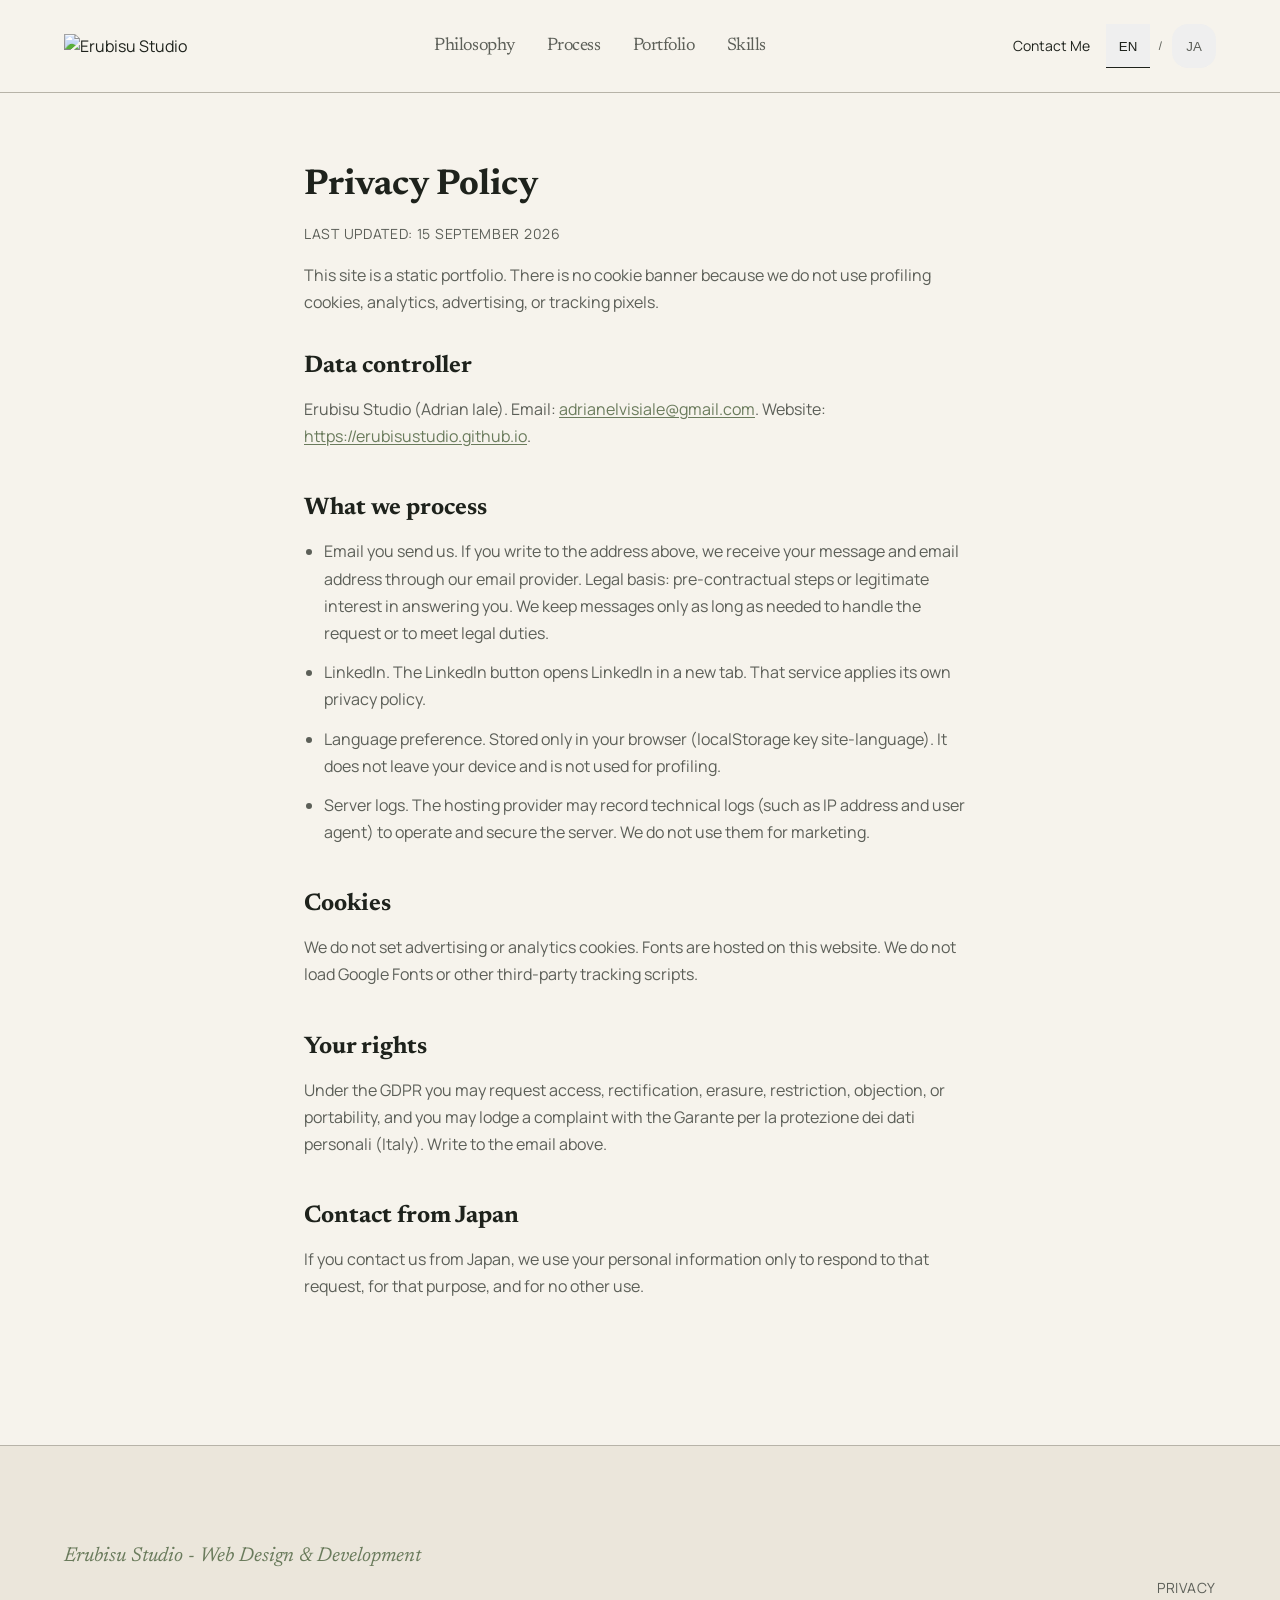
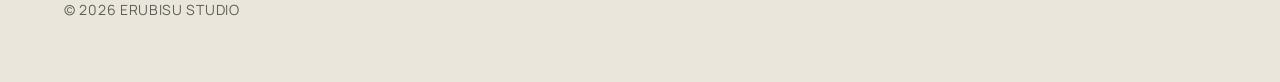
==== privacy.html @ 8abc1cb0 "Add files via upload" ====
<!DOCTYPE html>
<html lang="en">
<head>
<meta charset="utf-8"/>
<meta content="width=device-width, initial-scale=1.0" name="viewport"/>
<title>Privacy Policy | Erubisu Studio</title>
<meta content="Privacy policy for Erubisu Studio. No profiling cookies, analytics, or tracking pixels." name="description"/>
<meta content="index, follow" name="robots"/>
<link href="https://erubisustudio.github.io/privacy.html" rel="canonical"/>
<link href="images/favicon.ico" rel="icon" sizes="48x48"/>
<link href="images/favicon.png" rel="icon" type="image/png" sizes="32x32"/>
<link href="images/apple-touch-icon.png" rel="apple-touch-icon"/>
<link rel="preload" href="fonts/manrope-400.woff2" as="font" type="font/woff2" crossorigin/>
<link rel="preload" href="fonts/newsreader-400.woff2" as="font" type="font/woff2" crossorigin/>
<link rel="stylesheet" href="css/style.css"/>
</head>
<body class="bg-background text-on-background font-body antialiased selection:bg-primary-container selection:text-on-primary-container">
<nav class="site-nav fixed top-0 w-full z-50">
<div class="flex justify-between items-center px-[5vw] py-6 max-w-[1440px] mx-auto">
<div class="hover:opacity-80 transition-opacity duration-300">
<a href="index.html">
<img alt="Erubisu Studio" class="h-14 w-14 object-contain" data-i18n-alt="0" src="images/Logo.png"/>
</a>
</div>
<ul class="hidden md:flex gap-8 font-headline text-lg tracking-tight">
<li><a class="text-on-surface-variant hover:text-on-surface transition-colors" data-i18n="t001" href="index.html#philosophy">Philosophy</a></li>
<li><a class="text-on-surface-variant hover:text-on-surface transition-colors" data-i18n="t002" href="index.html#process">Process</a></li>
<li><a class="text-on-surface-variant hover:text-on-surface transition-colors" data-i18n="t003" href="index.html#portfolio">Portfolio</a></li>
<li><a class="text-on-surface-variant hover:text-on-surface transition-colors" data-i18n="t004" href="index.html#skills">Skills</a></li>
</ul>
<div class="hidden md:flex items-center gap-4">
<a class="font-label text-sm tracking-[0.06em] hover:text-seal transition-colors" data-i18n="t005" href="index.html#contact">Contact Me</a>
<div aria-label="Language selector" class="language-switcher flex items-center gap-2 font-label text-xs uppercase tracking-[0.08em]"><button aria-pressed="true" class="hit-44 px-2 transition-colors" data-lang-switch="en" type="button">EN</button><span class="text-on-surface-variant">/</span><button aria-pressed="false" class="hit-44 px-2 rounded text-on-surface-variant hover:text-on-surface transition-colors" data-lang-switch="ja" type="button">JA</button></div>
</div>
<button aria-expanded="false" aria-label="Menu" class="hit-44 md:hidden text-on-surface hover:opacity-80 transition-opacity" id="mobile-menu-button">
<svg class="icon" fill="none" stroke="currentColor" stroke-linecap="round" stroke-width="2" viewBox="0 0 24 24" aria-hidden="true"><path d="M4 6h16M4 12h16M4 18h16"/></svg>
</button>
</div>
<div class="hidden md:hidden absolute top-full left-0 w-full bg-background border-t border-outline-variant/20" id="mobile-menu">
<ul class="flex flex-col font-headline text-lg tracking-tight px-[5vw] py-6 gap-6">
<li><a class="block text-on-surface-variant hover:text-on-surface transition-colors" data-i18n="t001" href="index.html#philosophy">Philosophy</a></li>
<li><a class="block text-on-surface-variant hover:text-on-surface transition-colors" data-i18n="t002" href="index.html#process">Process</a></li>
<li><a class="block text-on-surface-variant hover:text-on-surface transition-colors" data-i18n="t003" href="index.html#portfolio">Portfolio</a></li>
<li><a class="block text-on-surface-variant hover:text-on-surface transition-colors" data-i18n="t004" href="index.html#skills">Skills</a></li>
<li><a class="block font-label text-sm tracking-[0.06em] hover:text-seal transition-colors" data-i18n="t005" href="index.html#contact">Contact Me</a></li>
<li aria-label="Language selector" class="mobile-language-switcher flex items-center gap-3 pt-2 font-label text-sm uppercase tracking-[0.08em]"><button aria-pressed="true" class="hit-44 px-3 transition-colors" data-lang-switch="en" type="button">English</button><span class="text-on-surface-variant">/</span><button aria-pressed="false" class="hit-44 px-3 rounded text-on-surface-variant hover:text-on-surface transition-colors" data-lang-switch="ja" type="button">日本語</button></li>
</ul>
</div>
</nav>
<main>
<article class="legal-page px-[5vw] max-w-[800px] mx-auto">
<div class="legal-sheet">
<h1 class="font-headline text-4xl text-on-background mb-4" data-i18n="privacy-title">Privacy Policy</h1>
<p class="font-label text-sm uppercase tracking-[0.05em] text-on-surface-variant mb-8" data-i18n="privacy-updated">Last updated: 15 September 2026</p>
<p data-i18n="privacy-lead">This site is a static portfolio. There is no cookie banner because we do not use profiling cookies, analytics, advertising, or tracking pixels.</p>
<h2 data-i18n="privacy-h-controller">Data controller</h2>
<p data-i18n-html="privacy-controller">Erubisu Studio (Adrian Iale). Email: <a href="mailto:adrianelvisiale@gmail.com">adrianelvisiale@gmail.com</a>. Website: <a href="https://erubisustudio.github.io/">https://erubisustudio.github.io</a>.</p>
<h2 data-i18n="privacy-h-data">What we process</h2>
<ul>
<li data-i18n="privacy-data-1">Email you send us. If you write to the address above, we receive your message and email address through our email provider. Legal basis: pre-contractual steps or legitimate interest in answering you. We keep messages only as long as needed to handle the request or to meet legal duties.</li>
<li data-i18n="privacy-data-2">LinkedIn. The LinkedIn button opens LinkedIn in a new tab. That service applies its own privacy policy.</li>
<li data-i18n="privacy-data-3">Language preference. Stored only in your browser (localStorage key site-language). It does not leave your device and is not used for profiling.</li>
<li data-i18n="privacy-data-4">Server logs. The hosting provider may record technical logs (such as IP address and user agent) to operate and secure the server. We do not use them for marketing.</li>
</ul>
<h2 data-i18n="privacy-h-cookies">Cookies</h2>
<p data-i18n="privacy-cookies">We do not set advertising or analytics cookies. Fonts are hosted on this website. We do not load Google Fonts or other third-party tracking scripts.</p>
<h2 data-i18n="privacy-h-rights">Your rights</h2>
<p data-i18n="privacy-rights">Under the GDPR you may request access, rectification, erasure, restriction, objection, or portability, and you may lodge a complaint with the Garante per la protezione dei dati personali (Italy). Write to the email above.</p>
<h2 data-i18n="privacy-h-japan">Contact from Japan</h2>
<p data-i18n="privacy-japan">If you contact us from Japan, we use your personal information only to respond to that request, for that purpose, and for no other use.</p>
</div>
</article>
</main>
<footer class="site-footer w-full pt-24 pb-12 px-[5vw]">
<div class="max-w-[1440px] mx-auto flex flex-col gap-12">
<div class="flex flex-col md:flex-row justify-between items-start md:items-center gap-8">
<div class="flex flex-col gap-4">
<span class="font-headline italic text-xl text-primary" data-i18n="t081">Erubisu Studio - Web Design &amp; Development</span>
<p class="font-body text-sm uppercase tracking-[0.05em] text-on-surface-variant" data-i18n="t082">© 2026 Erubisu studio</p>
</div>
<div class="flex flex-wrap items-center justify-start md:justify-end gap-6 sm:gap-8 font-body text-sm uppercase tracking-[0.05em] text-on-surface-variant">
<a class="hover:text-primary transition-colors" data-i18n="t083" href="privacy.html">Privacy</a>
</div>
</div>
</div>
</footer>
<script src="js/main.js" defer></script>
</body>
</html>
---- css/style.css ----
/* Erubisu Studio - Static Compiled CSS */
@font-face {
  font-family: 'Manrope';
  font-style: normal;
  font-weight: 400;
  font-display: swap;
  src: url('../fonts/manrope-400.woff2') format('woff2');
  unicode-range: U+0000-00FF, U+0131, U+0152-0153, U+02BB-02BC, U+02C6, U+02DA, U+02DC, U+0304, U+0308, U+0329, U+2000-206F, U+20AC, U+2122, U+2191, U+2193, U+2212, U+2215, U+FEFF, U+FFFD;
}
@font-face {
  font-family: 'Manrope';
  font-style: normal;
  font-weight: 500;
  font-display: swap;
  src: url('../fonts/manrope-500.woff2') format('woff2');
  unicode-range: U+0000-00FF, U+0131, U+0152-0153, U+02BB-02BC, U+02C6, U+02DA, U+02DC, U+0304, U+0308, U+0329, U+2000-206F, U+20AC, U+2122, U+2191, U+2193, U+2212, U+2215, U+FEFF, U+FFFD;
}
@font-face {
  font-family: 'Manrope';
  font-style: normal;
  font-weight: 700;
  font-display: swap;
  src: url('../fonts/manrope-700.woff2') format('woff2');
  unicode-range: U+0000-00FF, U+0131, U+0152-0153, U+02BB-02BC, U+02C6, U+02DA, U+02DC, U+0304, U+0308, U+0329, U+2000-206F, U+20AC, U+2122, U+2191, U+2193, U+2212, U+2215, U+FEFF, U+FFFD;
}
@font-face {
  font-family: 'Newsreader';
  font-style: normal;
  font-weight: 400;
  font-display: swap;
  src: url('../fonts/newsreader-400.woff2') format('woff2');
  unicode-range: U+0000-00FF, U+0131, U+0152-0153, U+02BB-02BC, U+02C6, U+02DA, U+02DC, U+0304, U+0308, U+0329, U+2000-206F, U+20AC, U+2122, U+2191, U+2193, U+2212, U+2215, U+FEFF, U+FFFD;
}
@font-face {
  font-family: 'Newsreader';
  font-style: italic;
  font-weight: 400;
  font-display: swap;
  src: url('../fonts/newsreader-400-italic.woff2') format('woff2');
  unicode-range: U+0000-00FF, U+0131, U+0152-0153, U+02BB-02BC, U+02C6, U+02DA, U+02DC, U+0304, U+0308, U+0329, U+2000-206F, U+20AC, U+2122, U+2191, U+2193, U+2212, U+2215, U+FEFF, U+FFFD;
}
@font-face {
  font-family: 'Newsreader';
  font-style: normal;
  font-weight: 700;
  font-display: swap;
  src: url('../fonts/newsreader-700.woff2') format('woff2');
  unicode-range: U+0000-00FF, U+0131, U+0152-0153, U+02BB-02BC, U+02C6, U+02DA, U+02DC, U+0304, U+0308, U+0329, U+2000-206F, U+20AC, U+2122, U+2191, U+2193, U+2212, U+2215, U+FEFF, U+FFFD;
}

:root {
  --color-background: #f6f3ec;
  --color-on-background: #1e221c;
  --color-surface: #f6f3ec;
  --color-on-surface: #1e221c;
  --color-surface-container-low: #ebe6db;
  --color-surface-container: #e2ddd2;
  --color-surface-container-high: #d8d3c8;
  --color-surface-container-highest: #cfc9bd;
  --color-on-surface-variant: #5c5f58;
  --color-outline-variant: #b7b3a8;
  --color-outline: #7a776e;
  --color-primary: #6a7b5c;
  --color-primary-dim: #556349;
  --color-on-primary: #f4f6ef;
  --color-primary-container: #cdd8bc;
  --color-on-primary-container: #3f4a36;
  --color-seal: #9c4034;
  --color-seal-dim: #7e3329;
  --color-on-seal: #f6f3ec;
  --font-headline: 'Newsreader', 'Hiragino Mincho ProN', 'Yu Mincho', 'Noto Serif JP', serif;
  --font-body: 'Manrope', 'Hiragino Sans', 'Yu Gothic UI', 'Yu Gothic', 'Noto Sans JP', sans-serif;
  --font-label: 'Manrope', 'Hiragino Sans', 'Yu Gothic UI', 'Yu Gothic', 'Noto Sans JP', sans-serif;
}

.icon {
  width: 1.5rem;
  height: 1.5rem;
  display: block;
  flex-shrink: 0;
}

*, ::before, ::after {
  box-sizing: border-box;
  border-width: 0;
  border-style: solid;
  border-color: #e5e7eb;
}

ul, ol {
  list-style: none;
  margin: 0;
  padding: 0;
}

a {
  text-decoration: none;
  color: inherit;
}

html {
  line-height: 1.5;
  -webkit-text-size-adjust: 100%;
  font-family: var(--font-body);
  scroll-behavior: smooth;
}

body {
  margin: 0;
  line-height: inherit;
  background-color: var(--color-background);
  color: var(--color-on-background);
  font-family: var(--font-body);
  -webkit-font-smoothing: antialiased;
  -moz-osx-font-smoothing: grayscale;
}

:focus-visible {
  outline: 1px solid var(--color-seal);
  outline-offset: 3px;
}
.hit-44 {
  min-width: 44px;
  min-height: 44px;
  display: inline-flex;
  align-items: center;
  justify-content: center;
}

/* Color utilities */
.bg-background { background-color: var(--color-background); }
.bg-surface { background-color: var(--color-surface); }
.bg-surface-container { background-color: var(--color-surface-container); }
.bg-surface-container-low { background-color: var(--color-surface-container-low); }
.bg-surface-container-high { background-color: var(--color-surface-container-high); }
.bg-surface-container-highest { background-color: var(--color-surface-container-highest); }
.bg-primary { background-color: var(--color-primary); }
.bg-primary-dim { background-color: var(--color-primary-dim); }
.bg-primary-container { background-color: var(--color-primary-container); }
.bg-seal { background-color: var(--color-seal); }
.bg-gray-300 { background-color: #d1d5db; }
.bg-gray-400 { background-color: #9ca3af; }
.bg-gray-800 { background-color: #1f2937; }
.bg-white { background-color: #ffffff; }
.bg-black\/40 { background-color: rgba(0, 0, 0, 0.4); }
.text-on-background { color: var(--color-on-background); }
.text-on-surface { color: var(--color-on-surface); }
.text-on-surface-variant { color: var(--color-on-surface-variant); }
.text-on-primary { color: var(--color-on-primary); }
.text-on-primary-container { color: var(--color-on-primary-container); }
.text-on-seal { color: var(--color-on-seal); }
.text-primary { color: var(--color-primary); }
.text-seal { color: var(--color-seal); }

/* Font family & typography */
.font-headline { font-family: var(--font-headline); }
.font-body { font-family: var(--font-body); }
.font-label { font-family: var(--font-label); }
.antialiased { -webkit-font-smoothing: antialiased; }

::selection {
  background-color: var(--color-primary-container);
  color: var(--color-on-primary-container);
}

.text-xs { font-size: 0.75rem; line-height: 1rem; }
.text-sm { font-size: 0.875rem; line-height: 1.25rem; }
.text-base { font-size: 1rem; line-height: 1.5rem; }
.text-lg { font-size: 1.125rem; line-height: 1.75rem; }
.text-xl { font-size: 1.25rem; line-height: 1.75rem; }
.text-2xl { font-size: 1.5rem; line-height: 2rem; }
.text-4xl { font-size: 2.25rem; line-height: 2.5rem; }
.text-5xl { font-size: 3rem; line-height: 1; }
.text-\[10px\] { font-size: 10px; }

.font-medium { font-weight: 500; }
.font-bold { font-weight: 700; }

.tracking-tight { letter-spacing: -0.025em; }
.tracking-wide { letter-spacing: 0.025em; }
.tracking-widest { letter-spacing: 0.1em; }
.tracking-\[0\.05em\] { letter-spacing: 0.05em; }
.tracking-\[0\.08em\] { letter-spacing: 0.08em; }
.tracking-\[0\.1em\] { letter-spacing: 0.1em; }
.uppercase { text-transform: uppercase; }
.italic { font-style: italic; }
.text-center { text-align: center; }
.leading-tight { line-height: 1.25; }
.leading-relaxed { line-height: 1.625; }

/* Layout & Positioning */
.fixed { position: fixed; }
.absolute { position: absolute; }
.relative { position: relative; }
.inset-0 { top: 0; right: 0; bottom: 0; left: 0; }
.top-0 { top: 0; }
.left-0 { left: 0; }
.right-0 { right: 0; }
.top-full { top: 100%; }
.top-4 { top: 1rem; }
.right-4 { right: 1rem; }
.scale-95 { transform: scale(0.95); }

.z-10 { z-index: 10; }
.z-50 { z-index: 50; }
.z-\[200\] { z-index: 200; }

/* Sizing */
.w-full { width: 100%; }
.h-full { height: 100%; }
.min-h-screen { min-height: 100vh; }
.max-w-\[1440px\] { max-width: 1440px; }
.max-w-\[800px\] { max-width: 800px; }
.max-w-\[880px\] { max-width: 880px; }
.max-w-\[500px\] { max-width: 500px; }
.max-w-md { max-width: 28rem; }
.max-w-sm { max-width: 24rem; }
.w-\[90vw\] { width: 90vw; }
.w-\[110\%\] { width: 110%; }
.w-14 { width: 3.5rem; }
.h-14 { height: 3.5rem; }
.w-\[320px\] { width: 320px; }
.h-\[320px\] { height: 320px; }
.w-12 { width: 3rem; }
.h-12 { height: 3rem; }
.w-64 { width: 16rem; }
.h-64 { height: 16rem; }
.w-5 { width: 1.25rem; }
.h-5 { height: 1.25rem; }
.w-1\/4 { width: 25%; }
.h-1 { height: 0.25rem; }
.h-2 { height: 0.5rem; }
.h-4 { height: 1rem; }
.aspect-\[16\/10\] { aspect-ratio: 16 / 10; }

/* Spacing */
.mx-auto { margin-left: auto; margin-right: auto; }
.-mt-20 { margin-top: -5rem; }
.-mr-20 { margin-right: -5rem; }
.mt-0\.5 { margin-top: 0.125rem; }
.mt-2 { margin-top: 0.5rem; }
.mt-8 { margin-top: 2rem; }
.mb-2 { margin-bottom: 0.5rem; }
.mb-4 { margin-bottom: 1rem; }
.mb-6 { margin-bottom: 1.5rem; }
.mb-8 { margin-bottom: 2rem; }
.mb-12 { margin-bottom: 3rem; }
.mb-24 { margin-bottom: 6rem; }
.mr-2 { margin-right: 0.5rem; }

.pt-2 { padding-top: 0.5rem; }
.pt-4 { padding-top: 1rem; }
.pt-24 { padding-top: 6rem; }
.pt-32 { padding-top: 8rem; }
.pb-12 { padding-bottom: 3rem; }
.py-1 { padding-top: 0.25rem; padding-bottom: 0.25rem; }
.py-1\.5 { padding-top: 0.375rem; padding-bottom: 0.375rem; }
.py-2 { padding-top: 0.5rem; padding-bottom: 0.5rem; }
.py-2\.5 { padding-top: 0.625rem; padding-bottom: 0.625rem; }
.py-3 { padding-top: 0.75rem; padding-bottom: 0.75rem; }
.py-3\.5 { padding-top: 0.875rem; padding-bottom: 0.875rem; }
.py-4 { padding-top: 1rem; padding-bottom: 1rem; }
.py-6 { padding-top: 1.5rem; padding-bottom: 1.5rem; }
.py-8 { padding-top: 2rem; padding-bottom: 2rem; }
.py-32 { padding-top: 8rem; padding-bottom: 8rem; }
.px-2 { padding-left: 0.5rem; padding-right: 0.5rem; }
.px-3 { padding-left: 0.75rem; padding-right: 0.75rem; }
.px-4 { padding-left: 1rem; padding-right: 1rem; }
.px-6 { padding-left: 1.5rem; padding-right: 1.5rem; }
.px-8 { padding-left: 2rem; padding-right: 2rem; }
.px-10 { padding-left: 2.5rem; padding-right: 2.5rem; }
.px-\[5vw\] { padding-left: 5vw; padding-right: 5vw; }
.p-4 { padding: 1rem; }
.p-6 { padding: 1.5rem; }
.p-8 { padding: 2rem; }
.p-10 { padding: 2.5rem; }

/* Flex & Grid Systems */
.flex { display: flex; }
.inline-flex { display: inline-flex; }
.hidden { display: none; }
.flex-col { flex-direction: column; }
.flex-wrap { flex-wrap: wrap; }
.items-center { align-items: center; }
.items-start { align-items: flex-start; }
.items-end { align-items: flex-end; }
.justify-center { justify-content: center; }
.justify-between { justify-content: space-between; }
.justify-end { justify-content: flex-end; }
.justify-start { justify-content: flex-start; }

.gap-2 { gap: 0.5rem; }
.gap-3 { gap: 0.75rem; }
.gap-4 { gap: 1rem; }
.gap-6 { gap: 1.5rem; }
.gap-8 { gap: 2rem; }
.gap-10 { gap: 2.5rem; }
.gap-12 { gap: 3rem; }
.gap-24 { gap: 6rem; }
.gap-32 { gap: 8rem; }

.grid { display: grid; }
.grid-cols-1 { grid-template-columns: repeat(1, minmax(0, 1fr)); }
.order-1 { order: 1; }
.order-2 { order: 2; }

/* Border radius */
.rounded { border-radius: 1rem; }
.rounded-lg { border-radius: 1.25rem; }
.rounded-xl { border-radius: 1.5rem; }
.rounded-2xl { border-radius: 1.75rem; }
.rounded-full { border-radius: 9999px; }
.rounded-t-xl { border-top-left-radius: 0.75rem; border-top-right-radius: 0.75rem; }
.rounded-b-xl { border-bottom-left-radius: 0.75rem; border-bottom-right-radius: 0.75rem; }
.rounded-b-md { border-bottom-left-radius: 0.375rem; border-bottom-right-radius: 0.375rem; }
.rounded-sm { border-radius: 0.125rem; }

.border { border-width: 1px; }
.border-t { border-top-width: 1px; }
.border-\[8px\] { border-width: 8px; }
.border-\[12px\] { border-width: 12px; }
.border-surface-container { border-color: var(--color-surface-container); }
.border-outline { border-color: var(--color-outline); }
.border-outline-variant\/20 { border-color: color-mix(in srgb, var(--color-outline-variant) 35%, transparent); }
.border-outline-variant\/30 { border-color: color-mix(in srgb, var(--color-outline-variant) 45%, transparent); }
.border-b { border-bottom-width: 1px; }
.border-gray-400 { border-color: #9ca3af; }
.border-gray-800 { border-color: #1f2937; }

/* Visual effects & shadows */
.shadow-sm { box-shadow: 0 1px 2px 0 rgba(0, 0, 0, 0.05); }
.shadow-md { box-shadow: 0 4px 6px -1px rgba(0, 0, 0, 0.1), 0 2px 4px -1px rgba(0, 0, 0, 0.06); }
.shadow-lg { box-shadow: 0 10px 15px -3px rgba(0, 0, 0, 0.1), 0 4px 6px -2px rgba(0, 0, 0, 0.05); }
.shadow-2xl { box-shadow: 0 25px 50px -12px rgba(0, 0, 0, 0.25); }
.shadow-\[0_20px_40px_rgba\(46\,52\,45\,0\.06\)\] { box-shadow: 0 20px 40px rgba(46, 52, 45, 0.06); }
.shadow-\[0_20px_40px_rgba\(46\,52\,45\,0\.04\)\] { box-shadow: 0 20px 40px rgba(46, 52, 45, 0.04); }
.shadow-\[0_24px_48px_rgba\(46\,52\,45\,0\.12\)\] { box-shadow: 0 24px 48px rgba(46, 52, 45, 0.12); }
.shadow-\[0_24px_48px_rgba\(0\,0\,0\,0\.2\)\] { box-shadow: 0 24px 48px rgba(0, 0, 0, 0.2); }

.backdrop-blur-xl { backdrop-filter: blur(24px); }
.backdrop-blur-md { backdrop-filter: blur(12px); }
.backdrop-blur-sm { backdrop-filter: blur(4px); }
.blur-3xl { filter: blur(64px); }
.opacity-0 { opacity: 0; }
.opacity-30 { opacity: 0.3; }
.opacity-50 { opacity: 0.5; }
.object-contain { object-fit: contain; }
.object-cover { object-fit: cover; }
.object-center { object-position: center; }
.object-top { object-position: top; }
.overflow-hidden { overflow: hidden; }
.select-all { user-select: all; }
.cursor-pointer { cursor: pointer; }

/* Transitions */
.transition-colors { transition-property: color, background-color, border-color, text-decoration-color, fill, stroke; transition-duration: 150ms; transition-timing-function: cubic-bezier(0.4, 0, 0.2, 1); }
.transition-opacity { transition-property: opacity; transition-duration: 150ms; transition-timing-function: cubic-bezier(0.4, 0, 0.2, 1); }
.transition-all { transition-property: all; transition-duration: 150ms; transition-timing-function: cubic-bezier(0.4, 0, 0.2, 1); }
.duration-300 { transition-duration: 300ms; }
.duration-500 { transition-duration: 500ms; }

/* Hover effects */
.hover\:opacity-80:hover { opacity: 0.8; }
.hover\:bg-primary-dim:hover { background-color: var(--color-primary-dim); }
.hover\:bg-seal-dim:hover { background-color: var(--color-seal-dim); }
.hover\:bg-surface-container:hover { background-color: var(--color-surface-container); }
.hover\:text-on-surface:hover { color: var(--color-on-surface); }
.hover\:text-primary:hover { color: var(--color-primary); }
.hover\:text-seal:hover { color: var(--color-seal); }
.hover\:shadow-lg:hover { box-shadow: 0 10px 15px -3px rgba(0, 0, 0, 0.1), 0 4px 6px -2px rgba(0, 0, 0, 0.05); }

.group:hover .group-hover\:opacity-100 { opacity: 1; }
.group:hover .group-hover\:scale-\[1\.01\] { transform: scale(1.01); }

/* Breakpoints */
@media (min-width: 640px) {
  .sm\:flex-row { flex-direction: row; }
  .sm\:justify-center { justify-content: center; }
  .sm\:w-auto { width: auto; }
  .sm\:gap-8 { gap: 2rem; }
}

@media (min-width: 768px) {
  .md\:flex { display: flex; }
  .md\:inline-flex { display: inline-flex; }
  .md\:hidden { display: none; }
  .md\:grid-cols-2 { grid-template-columns: repeat(2, minmax(0, 1fr)); }
  .md\:grid-cols-12 { grid-template-columns: repeat(12, minmax(0, 1fr)); }
  .md\:col-span-4 { grid-column: span 4 / span 4; }
  .md\:col-span-8 { grid-column: span 8 / span 8; }
  .md\:text-xl { font-size: 1.25rem; line-height: 1.75rem; }
  .md\:text-7xl { font-size: 4.5rem; line-height: 1; }
  .md\:text-base { font-size: 1rem; line-height: 1.5rem; }
  .md\:w-\[460px\] { width: 460px; }
  .md\:h-\[460px\] { height: 460px; }
  .md\:h-6 { height: 1.5rem; }
  .md\:border-\[12px\] { border-width: 12px; }
  .md\:rounded-t-2xl { border-top-left-radius: 1rem; border-top-right-radius: 1rem; }
  .md\:rounded { border-radius: 0.25rem; }
  .md\:ml-12 { margin-left: 3rem; }
  .md\:ml-16 { margin-left: 4rem; }
  .md\:p-16 { padding: 4rem; }
  .md\:flex-row { flex-direction: row; }
  .md\:items-center { align-items: center; }
  .md\:justify-end { justify-content: flex-end; }
}

@media (min-width: 1024px) {
  .lg\:grid-cols-12 { grid-template-columns: repeat(12, minmax(0, 1fr)); }
  .lg\:grid-cols-4 { grid-template-columns: repeat(4, minmax(0, 1fr)); }
  .lg\:col-span-5 { grid-column: span 5 / span 5; }
  .lg\:col-span-7 { grid-column: span 7 / span 7; }
  .lg\:w-\[540px\] { width: 540px; }
  .lg\:h-\[540px\] { height: 540px; }
  .lg\:mt-12 { margin-top: 3rem; }
  .lg\:order-1 { order: 1; }
  .lg\:order-2 { order: 2; }
  .lg\:pl-12 { padding-left: 3rem; }
  .lg\:pr-12 { padding-right: 3rem; }
}

.site-nav {
  background-color: var(--color-background);
  border-bottom: 1px solid var(--color-outline-variant);
}
[data-lang-switch][aria-pressed="true"] {
  color: var(--color-on-background);
  box-shadow: inset 0 -1px 0 currentColor;
}
.step-num {
  font-family: var(--font-headline);
  font-size: 1.125rem;
  color: var(--color-on-surface-variant);
  letter-spacing: 0.08em;
}
.work-shot {
  display: block;
  width: 100%;
  aspect-ratio: 16 / 10;
  object-fit: cover;
  object-position: top;
  border-radius: 1.5rem;
}
.portrait {
  width: min(100%, 28rem);
  aspect-ratio: 3 / 4;
  object-fit: cover;
  object-position: center top;
  border-radius: 2rem;
}
.text-link {
  font-family: var(--font-label);
  font-size: 0.875rem;
  letter-spacing: 0.06em;
  text-decoration: underline;
  text-underline-offset: 0.35em;
  text-decoration-thickness: 1px;
}
.site-footer {
  background-color: var(--color-surface-container-low);
  border-top: 1px solid var(--color-outline-variant);
}

/* Privacy / legal page — after resets so list + spacing actually apply */
.legal-page {
  padding-top: 8.5rem;
  padding-bottom: 8rem;
}
.legal-page .legal-sheet {
  padding: 0;
}
.legal-page h2 {
  font-family: var(--font-headline);
  font-size: 1.5rem;
  color: var(--color-on-surface);
  margin: 2.5rem 0 0.75rem;
}
.legal-page h2:first-of-type {
  margin-top: 2rem;
}
.legal-page p {
  font-family: var(--font-body);
  color: var(--color-on-surface-variant);
  line-height: 1.7;
  margin: 0 0 1rem;
}
.legal-page li {
  font-family: var(--font-body);
  color: var(--color-on-surface-variant);
  line-height: 1.7;
  margin: 0.75rem 0;
}
.legal-page ul {
  list-style: disc;
  padding-left: 1.25rem;
  margin: 0 0 1rem;
}
.legal-page a {
  color: var(--color-primary);
  text-decoration: underline;
  text-underline-offset: 0.15em;
}
/* GPU-Accelerated Scroll Animations & Micro-interactions */
.animate-on-scroll {
  opacity: 0;
  transform: translateY(24px);
  transition: opacity 0.7s cubic-bezier(0.16, 1, 0.3, 1), transform 0.7s cubic-bezier(0.16, 1, 0.3, 1);
  will-change: opacity, transform;
}

.animate-on-scroll.fade-in-visible {
  opacity: 1;
  transform: translateY(0);
}

@media (prefers-reduced-motion: reduce) {
  html { scroll-behavior: auto; }
  .animate-on-scroll {
    opacity: 1;
    transform: none;
    transition: none;
  }
}
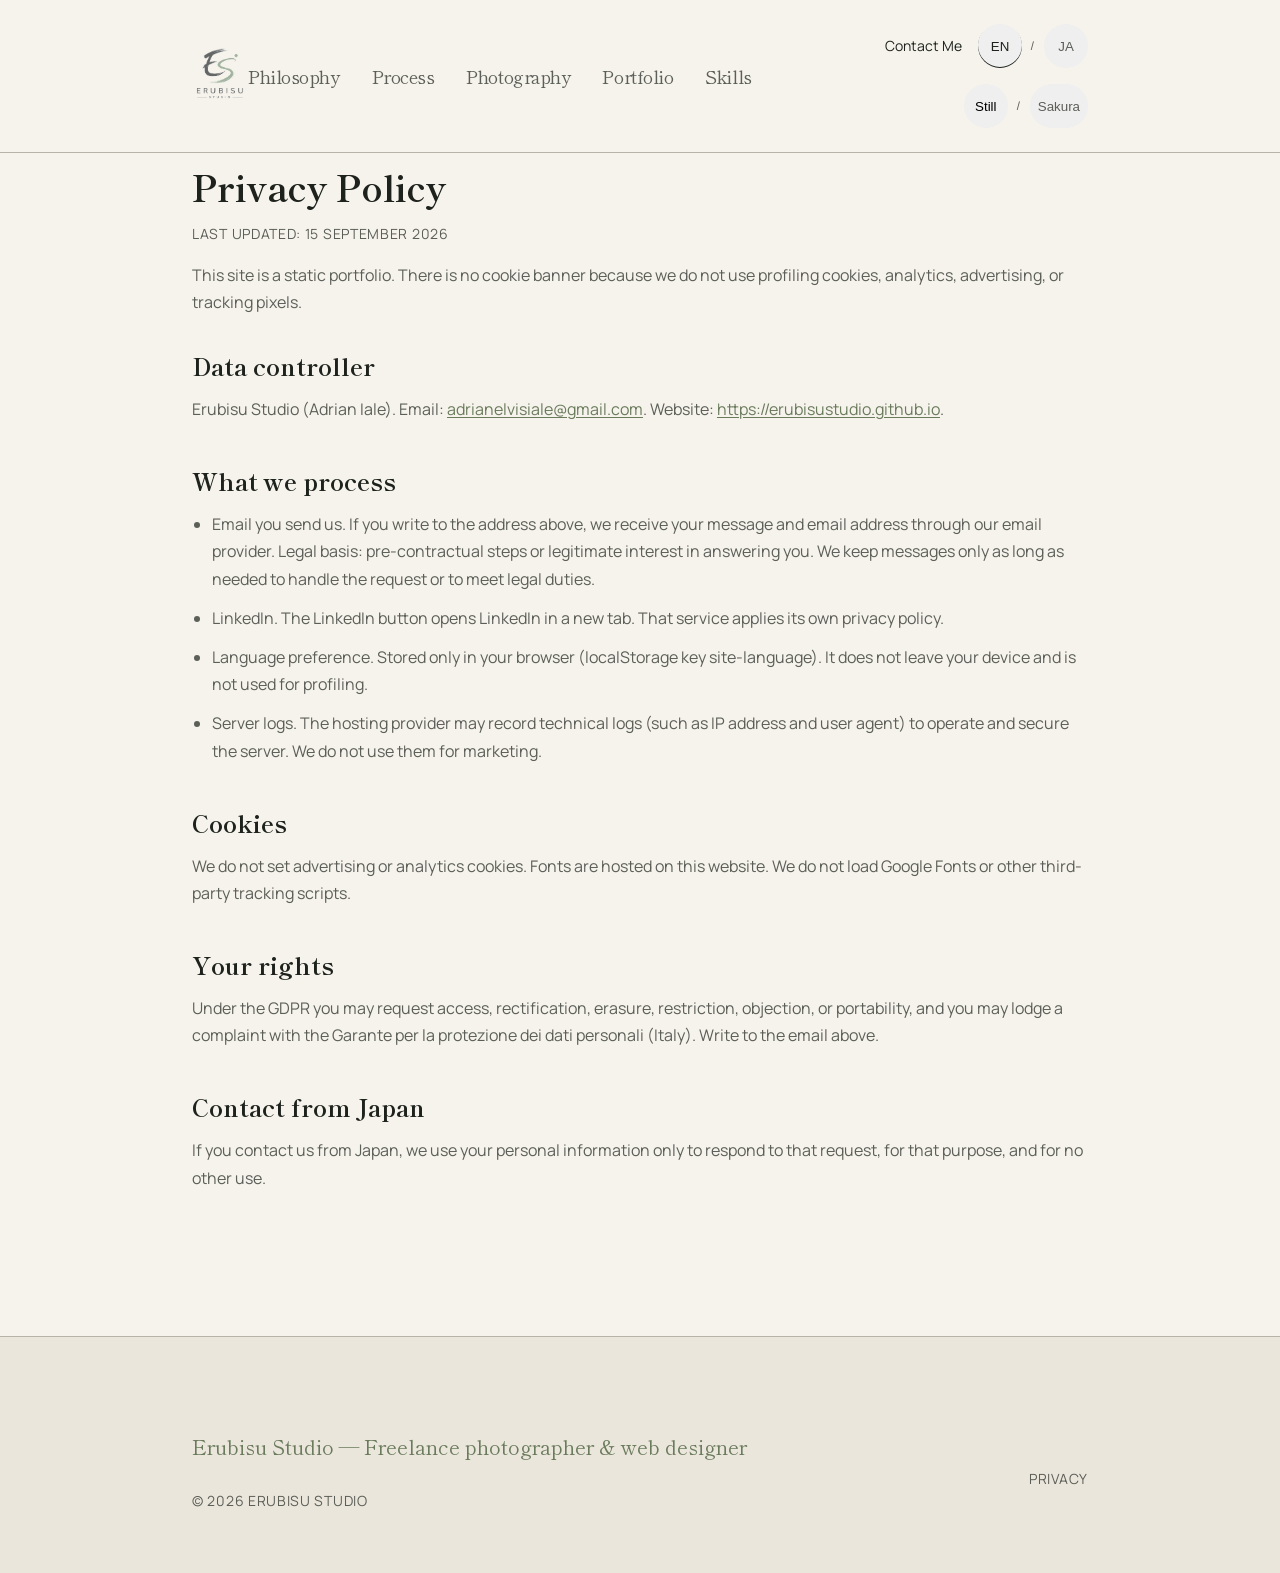
==== commit 922f7206: "Add files via upload" ====
--- a/privacy.html
+++ b/privacy.html
@@ -1,5 +1,5 @@
 <!DOCTYPE html>
-<html lang="en">
+<html class="site-guard" lang="en">
 <head>
 <meta charset="utf-8"/>
 <meta content="width=device-width, initial-scale=1.0" name="viewport"/>
@@ -7,49 +7,54 @@
 <meta content="Privacy policy for Erubisu Studio. No profiling cookies, analytics, or tracking pixels." name="description"/>
 <meta content="index, follow" name="robots"/>
 <link href="https://erubisustudio.github.io/privacy.html" rel="canonical"/>
-<link href="images/favicon.ico" rel="icon" sizes="48x48"/>
-<link href="images/favicon.png" rel="icon" type="image/png" sizes="32x32"/>
-<link href="images/apple-touch-icon.png" rel="apple-touch-icon"/>
+<link href="images/brand/favicon.ico" rel="icon" sizes="48x48"/>
+<link href="images/brand/favicon.png" rel="icon" type="image/png" sizes="32x32"/>
+<link href="images/brand/apple-touch-icon.png" rel="apple-touch-icon"/>
 <link rel="preload" href="fonts/manrope-400.woff2" as="font" type="font/woff2" crossorigin/>
-<link rel="preload" href="fonts/newsreader-400.woff2" as="font" type="font/woff2" crossorigin/>
+<link rel="preload" href="fonts/shippori-mincho-400.woff2" as="font" type="font/woff2" crossorigin/>
 <link rel="stylesheet" href="css/style.css"/>
 </head>
 <body class="bg-background text-on-background font-body antialiased selection:bg-primary-container selection:text-on-primary-container">
+<canvas id="sakura-layer" class="sakura-layer" hidden aria-hidden="true"></canvas>
 <nav class="site-nav fixed top-0 w-full z-50">
-<div class="flex justify-between items-center px-[5vw] py-6 max-w-[1440px] mx-auto">
+<div class="shell flex justify-between items-center py-6">
 <div class="hover:opacity-80 transition-opacity duration-300">
 <a href="index.html">
-<img alt="Erubisu Studio" class="h-14 w-14 object-contain" data-i18n-alt="0" src="images/Logo.png"/>
+<img alt="Erubisu Studio" class="h-14 w-14 object-contain" data-i18n-alt="0" src="images/brand/Logo.png"/>
 </a>
 </div>
 <ul class="hidden md:flex gap-8 font-headline text-lg tracking-tight">
 <li><a class="text-on-surface-variant hover:text-on-surface transition-colors" data-i18n="t001" href="index.html#philosophy">Philosophy</a></li>
 <li><a class="text-on-surface-variant hover:text-on-surface transition-colors" data-i18n="t002" href="index.html#process">Process</a></li>
+<li><a class="text-on-surface-variant hover:text-on-surface transition-colors" data-i18n="t096" href="index.html#photography">Photography</a></li>
 <li><a class="text-on-surface-variant hover:text-on-surface transition-colors" data-i18n="t003" href="index.html#portfolio">Portfolio</a></li>
 <li><a class="text-on-surface-variant hover:text-on-surface transition-colors" data-i18n="t004" href="index.html#skills">Skills</a></li>
 </ul>
-<div class="hidden md:flex items-center gap-4">
+<div class="hidden md:flex flex-wrap items-center justify-end gap-4">
 <a class="font-label text-sm tracking-[0.06em] hover:text-seal transition-colors" data-i18n="t005" href="index.html#contact">Contact Me</a>
-<div aria-label="Language selector" class="language-switcher flex items-center gap-2 font-label text-xs uppercase tracking-[0.08em]"><button aria-pressed="true" class="hit-44 px-2 transition-colors" data-lang-switch="en" type="button">EN</button><span class="text-on-surface-variant">/</span><button aria-pressed="false" class="hit-44 px-2 rounded text-on-surface-variant hover:text-on-surface transition-colors" data-lang-switch="ja" type="button">JA</button></div>
+<div aria-label="Language selector" class="language-switcher flex items-center gap-2 font-label text-xs uppercase tracking-[0.08em]"><button aria-pressed="true" class="hit-44 px-2 rounded-full transition-colors" data-lang-switch="en" type="button">EN</button><span class="text-on-surface-variant">/</span><button aria-pressed="false" class="hit-44 px-2 rounded-full text-on-surface-variant hover:text-on-surface transition-colors" data-lang-switch="ja" type="button">JA</button></div>
+<div aria-label="Atmosphere" class="atmosphere-switcher flex items-center gap-2 font-label text-xs uppercase tracking-[0.08em]"><button aria-pressed="true" class="hit-44 px-2 rounded-full transition-colors" data-atmosphere="still" data-i18n="atm-still" type="button">Still</button><span class="text-on-surface-variant">/</span><button aria-pressed="false" class="hit-44 px-2 rounded-full text-on-surface-variant hover:text-on-surface transition-colors" data-atmosphere="sakura" data-i18n="atm-sakura" type="button">Sakura</button></div>
 </div>
-<button aria-expanded="false" aria-label="Menu" class="hit-44 md:hidden text-on-surface hover:opacity-80 transition-opacity" id="mobile-menu-button">
+<button aria-expanded="false" aria-label="Menu" class="hit-44 rounded-full md:hidden text-on-surface hover:opacity-80 transition-opacity" id="mobile-menu-button">
 <svg class="icon" fill="none" stroke="currentColor" stroke-linecap="round" stroke-width="2" viewBox="0 0 24 24" aria-hidden="true"><path d="M4 6h16M4 12h16M4 18h16"/></svg>
 </button>
 </div>
 <div class="hidden md:hidden absolute top-full left-0 w-full bg-background border-t border-outline-variant/20" id="mobile-menu">
-<ul class="flex flex-col font-headline text-lg tracking-tight px-[5vw] py-6 gap-6">
+<ul class="shell flex flex-col font-headline text-lg tracking-tight py-6 gap-6">
 <li><a class="block text-on-surface-variant hover:text-on-surface transition-colors" data-i18n="t001" href="index.html#philosophy">Philosophy</a></li>
 <li><a class="block text-on-surface-variant hover:text-on-surface transition-colors" data-i18n="t002" href="index.html#process">Process</a></li>
+<li><a class="block text-on-surface-variant hover:text-on-surface transition-colors" data-i18n="t096" href="index.html#photography">Photography</a></li>
 <li><a class="block text-on-surface-variant hover:text-on-surface transition-colors" data-i18n="t003" href="index.html#portfolio">Portfolio</a></li>
 <li><a class="block text-on-surface-variant hover:text-on-surface transition-colors" data-i18n="t004" href="index.html#skills">Skills</a></li>
 <li><a class="block font-label text-sm tracking-[0.06em] hover:text-seal transition-colors" data-i18n="t005" href="index.html#contact">Contact Me</a></li>
-<li aria-label="Language selector" class="mobile-language-switcher flex items-center gap-3 pt-2 font-label text-sm uppercase tracking-[0.08em]"><button aria-pressed="true" class="hit-44 px-3 transition-colors" data-lang-switch="en" type="button">English</button><span class="text-on-surface-variant">/</span><button aria-pressed="false" class="hit-44 px-3 rounded text-on-surface-variant hover:text-on-surface transition-colors" data-lang-switch="ja" type="button">日本語</button></li>
+<li aria-label="Language selector" class="mobile-language-switcher flex items-center gap-3 pt-2 font-label text-sm uppercase tracking-[0.08em]"><button aria-pressed="true" class="hit-44 px-3 rounded-full transition-colors" data-lang-switch="en" type="button">English</button><span class="text-on-surface-variant">/</span><button aria-pressed="false" class="hit-44 px-3 rounded-full text-on-surface-variant hover:text-on-surface transition-colors" data-lang-switch="ja" type="button">日本語</button></li>
+<li aria-label="Atmosphere" class="mobile-atmosphere-switcher flex items-center gap-3 font-label text-sm uppercase tracking-[0.08em]"><button aria-pressed="true" class="hit-44 px-3 rounded-full transition-colors" data-atmosphere="still" data-i18n="atm-still" type="button">Still</button><span class="text-on-surface-variant">/</span><button aria-pressed="false" class="hit-44 px-3 rounded-full text-on-surface-variant hover:text-on-surface transition-colors" data-atmosphere="sakura" data-i18n="atm-sakura" type="button">Sakura</button></li>
 </ul>
 </div>
 </nav>
 <main>
-<article class="legal-page px-[5vw] max-w-[800px] mx-auto">
-<div class="legal-sheet">
+<article class="legal-page">
+<div class="shell legal-sheet">
 <h1 class="font-headline text-4xl text-on-background mb-4" data-i18n="privacy-title">Privacy Policy</h1>
 <p class="font-label text-sm uppercase tracking-[0.05em] text-on-surface-variant mb-8" data-i18n="privacy-updated">Last updated: 15 September 2026</p>
 <p data-i18n="privacy-lead">This site is a static portfolio. There is no cookie banner because we do not use profiling cookies, analytics, advertising, or tracking pixels.</p>
@@ -71,11 +76,11 @@
 </div>
 </article>
 </main>
-<footer class="site-footer w-full pt-24 pb-12 px-[5vw]">
-<div class="max-w-[1440px] mx-auto flex flex-col gap-12">
+<footer class="site-footer w-full pt-24 pb-12">
+<div class="shell flex flex-col gap-12">
 <div class="flex flex-col md:flex-row justify-between items-start md:items-center gap-8">
 <div class="flex flex-col gap-4">
-<span class="font-headline italic text-xl text-primary" data-i18n="t081">Erubisu Studio - Web Design &amp; Development</span>
+<span class="font-headline text-xl text-primary" data-i18n="t081">Erubisu Studio - Web Design &amp; Development</span>
 <p class="font-body text-sm uppercase tracking-[0.05em] text-on-surface-variant" data-i18n="t082">© 2026 Erubisu studio</p>
 </div>
 <div class="flex flex-wrap items-center justify-start md:justify-end gap-6 sm:gap-8 font-body text-sm uppercase tracking-[0.05em] text-on-surface-variant">
--- a/css/style.css
+++ b/css/style.css
@@ -24,28 +24,18 @@
   unicode-range: U+0000-00FF, U+0131, U+0152-0153, U+02BB-02BC, U+02C6, U+02DA, U+02DC, U+0304, U+0308, U+0329, U+2000-206F, U+20AC, U+2122, U+2191, U+2193, U+2212, U+2215, U+FEFF, U+FFFD;
 }
 @font-face {
-  font-family: 'Newsreader';
+  font-family: 'Shippori Mincho';
   font-style: normal;
   font-weight: 400;
   font-display: swap;
-  src: url('../fonts/newsreader-400.woff2') format('woff2');
-  unicode-range: U+0000-00FF, U+0131, U+0152-0153, U+02BB-02BC, U+02C6, U+02DA, U+02DC, U+0304, U+0308, U+0329, U+2000-206F, U+20AC, U+2122, U+2191, U+2193, U+2212, U+2215, U+FEFF, U+FFFD;
+  src: url('../fonts/shippori-mincho-400.woff2') format('woff2');
 }
 @font-face {
-  font-family: 'Newsreader';
-  font-style: italic;
-  font-weight: 400;
-  font-display: swap;
-  src: url('../fonts/newsreader-400-italic.woff2') format('woff2');
-  unicode-range: U+0000-00FF, U+0131, U+0152-0153, U+02BB-02BC, U+02C6, U+02DA, U+02DC, U+0304, U+0308, U+0329, U+2000-206F, U+20AC, U+2122, U+2191, U+2193, U+2212, U+2215, U+FEFF, U+FFFD;
-}
-@font-face {
-  font-family: 'Newsreader';
+  font-family: 'Shippori Mincho';
   font-style: normal;
   font-weight: 700;
   font-display: swap;
-  src: url('../fonts/newsreader-700.woff2') format('woff2');
-  unicode-range: U+0000-00FF, U+0131, U+0152-0153, U+02BB-02BC, U+02C6, U+02DA, U+02DC, U+0304, U+0308, U+0329, U+2000-206F, U+20AC, U+2122, U+2191, U+2193, U+2212, U+2215, U+FEFF, U+FFFD;
+  src: url('../fonts/shippori-mincho-700.woff2') format('woff2');
 }
 
 :root {
@@ -68,9 +58,16 @@
   --color-seal: #9c4034;
   --color-seal-dim: #7e3329;
   --color-on-seal: #f6f3ec;
-  --font-headline: 'Newsreader', 'Hiragino Mincho ProN', 'Yu Mincho', 'Noto Serif JP', serif;
-  --font-body: 'Manrope', 'Hiragino Sans', 'Yu Gothic UI', 'Yu Gothic', 'Noto Sans JP', sans-serif;
-  --font-label: 'Manrope', 'Hiragino Sans', 'Yu Gothic UI', 'Yu Gothic', 'Noto Sans JP', sans-serif;
+  --font-headline: 'Shippori Mincho', 'Hiragino Mincho ProN', 'Yu Mincho', 'Noto Serif CJK JP', serif;
+  --font-body: 'Manrope', 'Shippori Mincho', sans-serif;
+  --font-label: 'Manrope', 'Shippori Mincho', sans-serif;
+  --measure: 85vw;
+  --portrait-size: 20vw;
+  --radius-pill: 9999px;
+}
+html[lang="ja"] {
+  --font-body: 'Shippori Mincho', serif;
+  --font-label: 'Shippori Mincho', serif;
 }
 
 .icon {
@@ -125,6 +122,18 @@
   display: inline-flex;
   align-items: center;
   justify-content: center;
+}
+
+.shell {
+  width: var(--measure);
+  max-width: var(--measure);
+  margin-left: auto;
+  margin-right: auto;
+}
+
+button,
+.control-pill {
+  border-radius: var(--radius-pill);
 }
 
 /* Color utilities */
@@ -310,6 +319,8 @@
 .rounded-xl { border-radius: 1.5rem; }
 .rounded-2xl { border-radius: 1.75rem; }
 .rounded-full { border-radius: 9999px; }
+button,
+.control-pill { border-radius: var(--radius-pill); }
 .rounded-t-xl { border-top-left-radius: 0.75rem; border-top-right-radius: 0.75rem; }
 .rounded-b-xl { border-bottom-left-radius: 0.75rem; border-bottom-right-radius: 0.75rem; }
 .rounded-b-md { border-bottom-left-radius: 0.375rem; border-bottom-right-radius: 0.375rem; }
@@ -381,6 +392,7 @@
 }
 
 @media (min-width: 768px) {
+  :root { --measure: 70vw; }
   .md\:flex { display: flex; }
   .md\:inline-flex { display: inline-flex; }
   .md\:hidden { display: none; }
@@ -442,7 +454,8 @@
   border-radius: 1.5rem;
 }
 .portrait {
-  width: min(100%, 28rem);
+  width: var(--portrait-size);
+  max-width: var(--portrait-size);
   aspect-ratio: 3 / 4;
   object-fit: cover;
   object-position: center top;
@@ -520,4 +533,187 @@
     transform: none;
     transition: none;
   }
-}+}
+
+.sakura-layer {
+  position: fixed;
+  inset: 0;
+  z-index: 30;
+  width: 100%;
+  height: 100%;
+  pointer-events: none;
+}
+.sakura-layer[hidden] {
+  display: none;
+}
+@media (prefers-reduced-motion: reduce) {
+  .sakura-layer { display: none !important; }
+}
+
+.site-guard,
+.site-guard body {
+  -webkit-user-select: none;
+  user-select: none;
+  -webkit-touch-callout: none;
+}
+.site-guard img {
+  -webkit-user-drag: none;
+}
+
+.pinboard {
+  --postit-size: 9.5rem;
+  display: flex;
+  flex-wrap: wrap;
+  gap: 1.5rem 1.25rem;
+  align-items: flex-start;
+  max-width: 46rem;
+}
+.postit {
+  position: relative;
+  display: block;
+  width: var(--postit-size);
+  flex: 0 0 var(--postit-size);
+  margin: 0;
+  padding: 0.5rem 0.5rem 1.15rem;
+  border: 0;
+  border-radius: 1px 1px 2px 1px;
+  background: var(--paper, #f3ead6);
+  color: inherit;
+  cursor: zoom-in;
+  transform: rotate(var(--rot, -2deg)) translateY(var(--shift, 0px));
+  box-shadow:
+    0 1px 0 rgba(255, 255, 255, 0.45) inset,
+    0 8px 16px rgba(30, 34, 28, 0.12);
+  transition: transform 0.35s cubic-bezier(0.16, 1, 0.3, 1), box-shadow 0.35s cubic-bezier(0.16, 1, 0.3, 1);
+  touch-action: manipulation;
+}
+.postit::after {
+  content: "";
+  position: absolute;
+  inset: 0;
+  pointer-events: none;
+  opacity: 0.18;
+  background-image: repeating-linear-gradient(
+    -18deg,
+    transparent,
+    transparent 7px,
+    rgba(30, 34, 28, 0.04) 7px,
+    rgba(30, 34, 28, 0.04) 8px
+  );
+}
+.postit__tape {
+  position: absolute;
+  top: -8px;
+  left: 50%;
+  width: 42%;
+  height: 12px;
+  transform: translateX(-50%) rotate(var(--tape, -1.5deg));
+  background: color-mix(in srgb, var(--color-primary-container) 62%, transparent);
+  box-shadow: 0 1px 2px rgba(30, 34, 28, 0.12);
+}
+.postit img {
+  display: block;
+  width: 100%;
+  height: auto;
+  aspect-ratio: 1 / 1;
+  object-fit: cover;
+  pointer-events: none;
+}
+.postit:hover,
+.postit:focus-visible {
+  z-index: 2;
+  transform: rotate(0deg) translateY(-6px);
+  box-shadow: 0 14px 28px rgba(30, 34, 28, 0.16);
+}
+.postit--cow { --rot: -3.2deg; --shift: 8px; --tape: 2deg; --paper: #f3ead6; }
+.postit--swan { --rot: 4.2deg; --shift: 18px; --tape: -3deg; --paper: #e7eedc; }
+.postit--goldfinch { --rot: -2.6deg; --shift: 4px; --tape: 1deg; --paper: #efe4d4; }
+.postit--flower-green { --rot: 2.8deg; --shift: 14px; --tape: -2deg; --paper: #e9efe3; }
+.postit--flower-magenta { --rot: -4deg; --shift: 0px; --tape: 3deg; --paper: #f2e4e0; }
+.postit--bubbles { --rot: 2.2deg; --shift: 12px; --tape: -1deg; --paper: #f0ebe1; }
+.postit--cliff { --rot: -1.6deg; --shift: 6px; --tape: 2deg; --paper: #efe6d2; }
+
+@media (max-width: 639px) {
+  .pinboard {
+    --postit-size: calc((100% - 1.25rem) / 2);
+  }
+}
+
+.photo-lightbox {
+  position: fixed;
+  inset: 0;
+  z-index: 180;
+  display: flex;
+  align-items: center;
+  justify-content: center;
+  padding: 3.5rem 1.5rem;
+}
+.photo-lightbox[hidden] {
+  display: none;
+}
+.photo-lightbox__backdrop {
+  position: absolute;
+  inset: 0;
+  border: 0;
+  padding: 0;
+  background: rgba(30, 34, 28, 0.78);
+  cursor: zoom-out;
+}
+.photo-lightbox img {
+  position: relative;
+  z-index: 1;
+  display: block;
+  max-width: min(92vw, 1400px);
+  max-height: 82vh;
+  width: auto;
+  height: auto;
+  object-fit: contain;
+  box-shadow: 0 24px 64px rgba(0, 0, 0, 0.35);
+  will-change: transform;
+}
+.photo-lightbox__close,
+.photo-lightbox__nav {
+  position: absolute;
+  z-index: 2;
+  display: flex;
+  align-items: center;
+  justify-content: center;
+  border: 0;
+  background: color-mix(in srgb, var(--color-surface) 88%, transparent);
+  color: var(--color-on-surface);
+  cursor: pointer;
+}
+.photo-lightbox__close {
+  top: 1rem;
+  right: 1rem;
+}
+.photo-lightbox__nav--prev {
+  left: 0.75rem;
+  top: 50%;
+  transform: translateY(-50%);
+}
+.photo-lightbox__nav--next {
+  right: 0.75rem;
+  top: 50%;
+  transform: translateY(-50%);
+}
+.photo-lightbox.is-open .photo-lightbox__backdrop {
+  animation: photo-dim 0.35s ease both;
+}
+@keyframes photo-dim {
+  from { opacity: 0; }
+  to { opacity: 1; }
+}
+
+@media (prefers-reduced-motion: reduce) {
+  .postit,
+  .postit:hover,
+  .postit:focus-visible {
+    transform: none;
+    transition: none;
+  }
+  .photo-lightbox.is-open .photo-lightbox__backdrop {
+    animation: none;
+  }
+}
+
